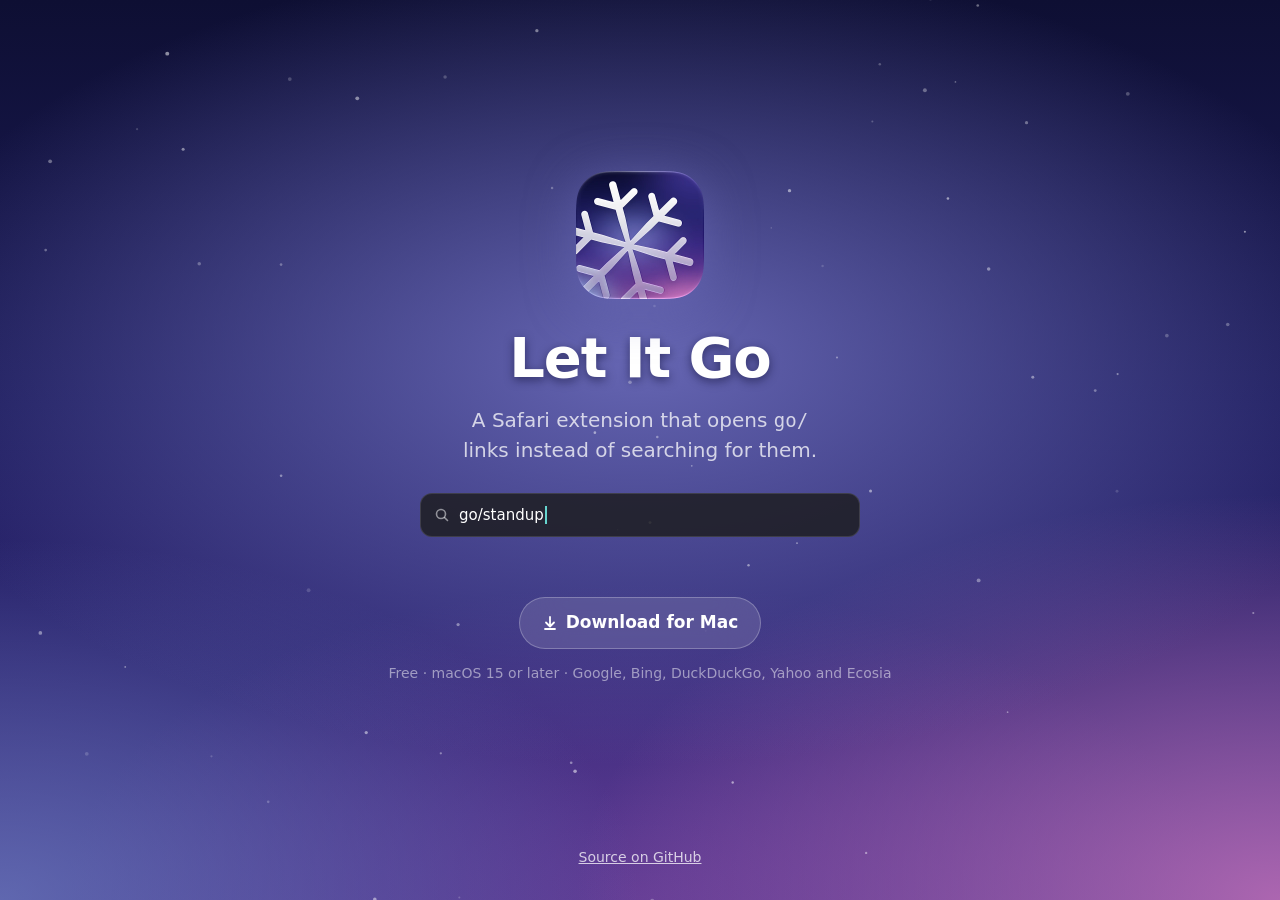
==== site/index.html @ e2927d25 "Add a one-page website in the app's look, with a download link to the latest release" ====
<!doctype html>
<html lang="en">
<head>
  <meta charset="utf-8">
  <meta name="viewport" content="width=device-width, initial-scale=1">
  <title>Let It Go</title>
  <meta name="description" content="A Safari extension that opens go/ links instead of searching for them.">
  <link rel="icon" href="icon.webp">
  <style>
    /* The app window's look: always dark, on the app icon's gradient. */
    :root {
      color-scheme: dark;
      --text: #fff;
      --label: rgb(255 255 255 / 0.75);
      --faint: rgb(255 255 255 / 0.5);
      --title-shadow: rgb(14 15 51 / 0.55);
      --icon-shadow: rgb(106 106 184 / 0.6);
      --bar-bg: rgb(30 30 34 / 0.85);
      --bar-border: rgb(255 255 255 / 0.12);
      --accent: #66d4cf;
      --background:
        radial-gradient(60% 45% at 50% 40%, rgb(106 106 184 / 0.95), transparent),
        radial-gradient(55% 45% at 100% 100%, rgb(192 112 184 / 0.85), transparent),
        radial-gradient(50% 40% at 0% 100%, rgb(111 128 194 / 0.7), transparent),
        radial-gradient(45% 35% at 50% 100%, rgb(106 63 152 / 0.8), transparent),
        linear-gradient(to bottom, #0e0f33, #1d1c5c 45%, #3b2d84);
    }

    * {
      box-sizing: border-box;
    }

    html,
    body {
      margin: 0;
      min-height: 100%;
    }

    body {
      min-height: 100vh;
      min-height: 100dvh;
      display: flex;
      flex-direction: column;
      color: var(--text);
      background: #0e0f33;
      font: 17px/1.5 -apple-system, BlinkMacSystemFont, system-ui, sans-serif;
      -webkit-font-smoothing: antialiased;
    }

    body::before {
      content: "";
      position: fixed;
      inset: 0;
      background: var(--background);
      z-index: -2;
    }

    #snow {
      position: fixed;
      inset: 0;
      width: 100%;
      height: 100%;
      pointer-events: none;
      z-index: -1;
    }

    main {
      flex: 1;
      display: flex;
      flex-direction: column;
      align-items: center;
      justify-content: center;
      gap: 28px;
      padding: 64px 16px 32px;
      text-align: center;
    }

    .icon {
      width: 128px;
      height: 128px;
      filter: drop-shadow(0 8px 24px var(--icon-shadow));
    }

    h1 {
      margin: 0;
      font-size: clamp(40px, 9vw, 56px);
      font-weight: 700;
      letter-spacing: -0.02em;
      line-height: 1.1;
      text-shadow: 0 3px 10px var(--title-shadow);
    }

    .tagline {
      margin: -12px 0 0;
      max-width: 30em;
      font-size: 20px;
      color: var(--label);
      text-wrap: balance;
    }

    code {
      font: 0.95em ui-monospace, SFMono-Regular, Menlo, monospace;
    }

    /* A Safari address bar typing a go/ link, then landing on it. */
    .demo {
      width: min(440px, 100%);
      display: flex;
      flex-direction: column;
      gap: 10px;
    }

    .bar {
      display: flex;
      align-items: center;
      gap: 10px;
      height: 44px;
      padding: 0 14px;
      border: 1px solid var(--bar-border);
      border-radius: 12px;
      background: var(--bar-bg);
      text-align: left;
      font-size: 15px;
    }

    .bar svg {
      flex-shrink: 0;
      color: var(--faint);
    }

    .input {
      display: flex;
      align-items: center;
      gap: 1px;
      min-width: 0;
    }

    #typed {
      white-space: nowrap;
      overflow: hidden;
      text-overflow: ellipsis;
    }

    #caret {
      width: 2px;
      height: 18px;
      flex-shrink: 0;
      background: var(--accent);
      animation: blink 1s steps(1) infinite;
    }

    @keyframes blink {
      50% { opacity: 0; }
    }

    .result {
      display: flex;
      justify-content: center;
      gap: 8px;
      font-size: 15px;
      color: var(--label);
      transition: opacity 250ms ease-out, transform 250ms ease-out;
    }

    .result.hidden {
      opacity: 0;
      transform: translateY(-4px);
    }

    .result strong {
      color: var(--accent);
      font-weight: 600;
    }

    .download {
      display: inline-flex;
      align-items: center;
      gap: 8px;
      padding: 12px 22px;
      border: 1px solid rgb(255 255 255 / 0.25);
      border-radius: 999px;
      background: rgb(255 255 255 / 0.12);
      -webkit-backdrop-filter: blur(20px);
      backdrop-filter: blur(20px);
      color: var(--text);
      font-weight: 600;
      text-decoration: none;
      transition: background-color 150ms ease-out, transform 150ms ease-out;
    }

    .download:hover {
      background: rgb(255 255 255 / 0.2);
    }

    .download:active {
      transform: scale(0.97);
    }

    .download:focus-visible {
      outline: 3px solid var(--accent);
      outline-offset: 3px;
    }

    .fine {
      margin: -14px 0 0;
      font-size: 14px;
      color: var(--faint);
    }

    footer {
      padding: 24px 16px 32px;
      text-align: center;
      font-size: 14px;
      color: var(--faint);
    }

    footer a {
      color: var(--label);
    }

    @media (prefers-reduced-motion: reduce) {
      #caret {
        animation: none;
      }
    }
  </style>
</head>
<body>
  <canvas id="snow" aria-hidden="true"></canvas>

  <main>
    <img class="icon" src="icon.webp" width="128" height="128" alt="">
    <h1>Let It Go</h1>
    <p class="tagline">A Safari extension that opens <code>go/</code> links instead of searching for them.</p>

    <div class="demo" aria-hidden="true">
      <div class="bar">
        <svg width="14" height="14" viewBox="0 0 14 14" fill="none" stroke="currentColor" stroke-width="1.6" stroke-linecap="round">
          <circle cx="6" cy="6" r="4.5"/><path d="m9.5 9.5 3 3"/>
        </svg>
        <span class="input"><span id="typed"></span><span id="caret"></span></span>
      </div>
      <div class="result hidden" id="result">→ <strong id="target"></strong></div>
    </div>

    <a class="download" href="https://github.com/Nicolapps/let-it-go/releases/latest">
      <svg width="16" height="16" viewBox="0 0 16 16" fill="none" stroke="currentColor" stroke-width="1.8" stroke-linecap="round" stroke-linejoin="round" aria-hidden="true">
        <path d="M8 2v9M4 7.5 8 11.5l4-4M3 14h10"/>
      </svg>
      Download for Mac
    </a>
    <p class="fine">Free · macOS 15 or later · Google, Bing, DuckDuckGo, Yahoo and Ecosia</p>
  </main>

  <footer>
    <a href="https://github.com/Nicolapps/let-it-go">Source on GitHub</a>
  </footer>

  <script>
    // MARK: - Address bar demo

    // Types a go/ link, shows where it lands, then moves on to the next one.
    const links = ["go/standup", "go/oncall", "go/docs/onboarding", "go/lunch"];
    const typed = document.getElementById("typed");
    const result = document.getElementById("result");
    const target = document.getElementById("target");
    const reduceMotion = matchMedia("(prefers-reduced-motion: reduce)");
    const wait = (ms) => new Promise((resolve) => setTimeout(resolve, ms));

    async function playDemo() {
      for (let i = 0; ; i = (i + 1) % links.length) {
        const link = links[i];
        target.textContent = "http://" + link;
        if (reduceMotion.matches) {
          typed.textContent = link;
          result.classList.remove("hidden");
          return;
        }
        for (let n = 1; n <= link.length; n++) {
          typed.textContent = link.slice(0, n);
          await wait(70 + Math.random() * 50);
        }
        await wait(400);
        result.classList.remove("hidden");
        await wait(2000);
        result.classList.add("hidden");
        typed.textContent = "";
        await wait(500);
      }
    }

    playDemo();

    // MARK: - Snowfall

    // A few slow, soft flakes drifting down behind the content, like the app's.
    const canvas = document.getElementById("snow");
    const context = canvas.getContext("2d");
    const flakes = Array.from({ length: 70 }, () => ({
      x: Math.random(),
      phase: Math.random(),
      speed: 0.02 + Math.random() * 0.04,
      size: 1.5 + Math.random() * 2.5,
      opacity: 0.15 + Math.random() * 0.4,
      sway: 4 + Math.random() * 10,
    }));

    function drawSnow(time) {
      const scale = devicePixelRatio;
      const width = canvas.clientWidth;
      const height = canvas.clientHeight;
      if (canvas.width !== width * scale || canvas.height !== height * scale) {
        canvas.width = width * scale;
        canvas.height = height * scale;
      }
      context.setTransform(scale, 0, 0, scale, 0, 0);
      context.clearRect(0, 0, width, height);

      const t = time / 1000;
      for (const flake of flakes) {
        const progress = (flake.phase + t * flake.speed) % 1;
        const y = progress * (height + 20) - 10;
        const x = flake.x * width + Math.sin(t * 0.6 + flake.phase * 10) * flake.sway;
        context.beginPath();
        context.arc(x + flake.size / 2, y + flake.size / 2, flake.size / 2, 0, Math.PI * 2);
        context.fillStyle = `rgb(255 255 255 / ${flake.opacity})`;
        context.fill();
      }
      if (!reduceMotion.matches) requestAnimationFrame(drawSnow);
    }

    requestAnimationFrame(drawSnow);
    reduceMotion.addEventListener("change", () => requestAnimationFrame(drawSnow));
  </script>
</body>
</html>
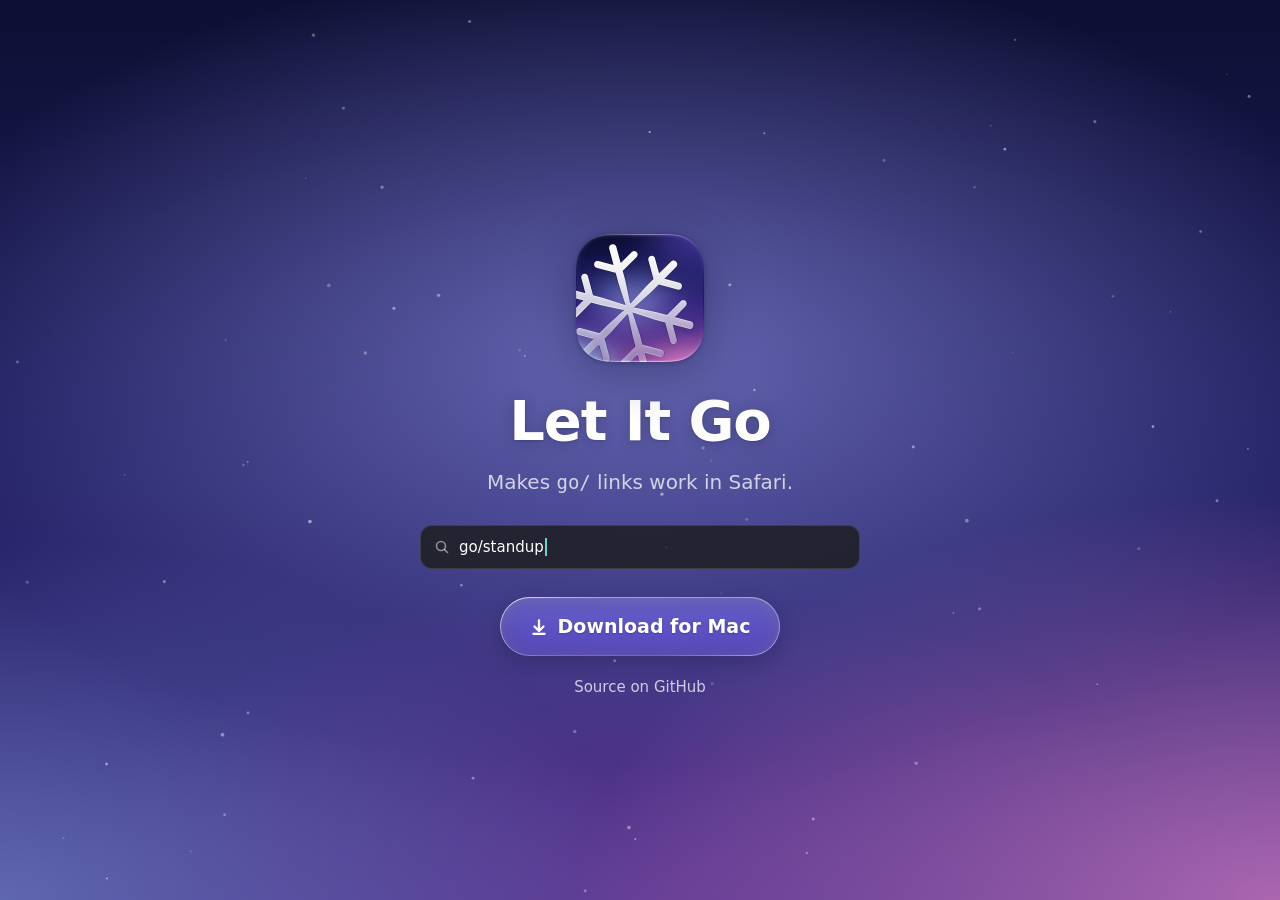
==== commit 6e74afb8: "Refine the website: glass download button, softer shadows, shorter tagline, no redirect line" ====
--- a/site/index.html
+++ b/site/index.html
@@ -13,8 +13,7 @@
       --text: #fff;
       --label: rgb(255 255 255 / 0.75);
       --faint: rgb(255 255 255 / 0.5);
-      --title-shadow: rgb(14 15 51 / 0.55);
-      --icon-shadow: rgb(106 106 184 / 0.6);
+      --shadow: 14 15 51;
       --bar-bg: rgb(30 30 34 / 0.85);
       --bar-border: rgb(255 255 255 / 0.12);
       --accent: #66d4cf;
@@ -78,7 +77,10 @@
     .icon {
       width: 128px;
       height: 128px;
-      filter: drop-shadow(0 8px 24px var(--icon-shadow));
+      /* A tight contact shadow under a soft, wide one, like the Dock's. */
+      filter:
+        drop-shadow(0 1px 2px rgb(var(--shadow) / 0.3))
+        drop-shadow(0 12px 24px rgb(var(--shadow) / 0.4));
     }
 
     h1 {
@@ -87,7 +89,7 @@
       font-weight: 700;
       letter-spacing: -0.02em;
       line-height: 1.1;
-      text-shadow: 0 3px 10px var(--title-shadow);
+      text-shadow: 0 1px 2px rgb(var(--shadow) / 0.2), 0 2px 16px rgb(var(--shadow) / 0.2);
     }
 
     .tagline {
@@ -102,15 +104,9 @@
       font: 0.95em ui-monospace, SFMono-Regular, Menlo, monospace;
     }
 
-    /* A Safari address bar typing a go/ link, then landing on it. */
-    .demo {
+    /* A Safari address bar typing go/ links. */
+    .bar {
       width: min(440px, 100%);
-      display: flex;
-      flex-direction: column;
-      gap: 10px;
-    }
-
-    .bar {
       display: flex;
       align-items: center;
       gap: 10px;
@@ -153,69 +149,98 @@
       50% { opacity: 0; }
     }
 
-    .result {
-      display: flex;
-      justify-content: center;
-      gap: 8px;
-      font-size: 15px;
-      color: var(--label);
-      transition: opacity 250ms ease-out, transform 250ms ease-out;
-    }
-
-    .result.hidden {
-      opacity: 0;
-      transform: translateY(-4px);
-    }
-
-    .result strong {
-      color: var(--accent);
-      font-weight: 600;
-    }
-
+    /* Liquid Glass, as close as CSS gets: a frosted, slightly brightened
+       backdrop, a specular rim that's brightest at the top left and bottom
+       right, and a soft inner glow. */
     .download {
+      position: relative;
+      isolation: isolate;
       display: inline-flex;
       align-items: center;
-      gap: 8px;
-      padding: 12px 22px;
-      border: 1px solid rgb(255 255 255 / 0.25);
+      gap: 10px;
+      padding: 15px 30px;
       border-radius: 999px;
-      background: rgb(255 255 255 / 0.12);
-      -webkit-backdrop-filter: blur(20px);
-      backdrop-filter: blur(20px);
+      background: linear-gradient(to bottom, rgb(255 255 255 / 0.17), rgb(255 255 255 / 0.07));
+      -webkit-backdrop-filter: blur(16px) saturate(160%) brightness(1.08);
+      backdrop-filter: blur(16px) saturate(160%) brightness(1.08);
+      box-shadow:
+        inset 0 1px 1px rgb(255 255 255 / 0.35),
+        inset 0 -1px 1px rgb(255 255 255 / 0.1),
+        inset 0 0 18px rgb(255 255 255 / 0.08),
+        0 6px 20px rgb(var(--shadow) / 0.25);
       color: var(--text);
-      font-weight: 600;
+      font-size: 19px;
+      font-weight: 700;
       text-decoration: none;
-      transition: background-color 150ms ease-out, transform 150ms ease-out;
-    }
-
-    .download:hover {
-      background: rgb(255 255 255 / 0.2);
+      text-shadow: 0 1px 2px rgb(var(--shadow) / 0.25);
+      -webkit-tap-highlight-color: transparent;
+      transition: transform 200ms cubic-bezier(0.2, 0, 0, 1);
+    }
+
+    /* The rim: a 1px gradient ring cut out of a full-size gradient. */
+    .download::before {
+      content: "";
+      position: absolute;
+      inset: 0;
+      padding: 1px;
+      border-radius: inherit;
+      background: linear-gradient(135deg,
+        rgb(255 255 255 / 0.7),
+        rgb(255 255 255 / 0.12) 30%,
+        rgb(255 255 255 / 0.06) 65%,
+        rgb(255 255 255 / 0.45));
+      -webkit-mask: linear-gradient(#000 0 0) content-box, linear-gradient(#000 0 0);
+      -webkit-mask-composite: xor;
+      mask-composite: exclude;
+      pointer-events: none;
+    }
+
+    /* Lights up on hover and press, like glass catching more light. */
+    .download::after {
+      content: "";
+      position: absolute;
+      inset: 0;
+      z-index: -1;
+      border-radius: inherit;
+      background: rgb(255 255 255 / 0.1);
+      opacity: 0;
+      transition: opacity 200ms ease-out;
+      pointer-events: none;
+    }
+
+    @media (hover: hover) {
+      .download:hover::after {
+        opacity: 1;
+      }
     }
 
     .download:active {
       transform: scale(0.97);
     }
 
+    .download:active::after {
+      opacity: 1;
+      background: rgb(255 255 255 / 0.16);
+    }
+
     .download:focus-visible {
       outline: 3px solid var(--accent);
-      outline-offset: 3px;
-    }
-
-    .fine {
-      margin: -14px 0 0;
-      font-size: 14px;
-      color: var(--faint);
-    }
-
-    footer {
-      padding: 24px 16px 32px;
-      text-align: center;
-      font-size: 14px;
-      color: var(--faint);
-    }
-
-    footer a {
+      outline-offset: 4px;
+    }
+
+    .source {
+      margin: -8px 0 0;
+      font-size: 15px;
+    }
+
+    .source a {
       color: var(--label);
+      text-decoration: none;
+    }
+
+    .source a:hover {
+      color: var(--text);
+      text-decoration: underline;
     }
 
     @media (prefers-reduced-motion: reduce) {
@@ -231,61 +256,51 @@
   <main>
     <img class="icon" src="icon.webp" width="128" height="128" alt="">
     <h1>Let It Go</h1>
-    <p class="tagline">A Safari extension that opens <code>go/</code> links instead of searching for them.</p>
-
-    <div class="demo" aria-hidden="true">
-      <div class="bar">
-        <svg width="14" height="14" viewBox="0 0 14 14" fill="none" stroke="currentColor" stroke-width="1.6" stroke-linecap="round">
-          <circle cx="6" cy="6" r="4.5"/><path d="m9.5 9.5 3 3"/>
-        </svg>
-        <span class="input"><span id="typed"></span><span id="caret"></span></span>
-      </div>
-      <div class="result hidden" id="result">→ <strong id="target"></strong></div>
+    <p class="tagline">Makes <code>go/</code> links work in Safari.</p>
+
+    <div class="bar" aria-hidden="true">
+      <svg width="14" height="14" viewBox="0 0 14 14" fill="none" stroke="currentColor" stroke-width="1.6" stroke-linecap="round">
+        <circle cx="6" cy="6" r="4.5"/><path d="m9.5 9.5 3 3"/>
+      </svg>
+      <span class="input"><span id="typed"></span><span id="caret"></span></span>
     </div>
 
     <a class="download" href="https://github.com/Nicolapps/let-it-go/releases/latest">
-      <svg width="16" height="16" viewBox="0 0 16 16" fill="none" stroke="currentColor" stroke-width="1.8" stroke-linecap="round" stroke-linejoin="round" aria-hidden="true">
+      <svg width="18" height="18" viewBox="0 0 16 16" fill="none" stroke="currentColor" stroke-width="2" stroke-linecap="round" stroke-linejoin="round" aria-hidden="true">
         <path d="M8 2v9M4 7.5 8 11.5l4-4M3 14h10"/>
       </svg>
       Download for Mac
     </a>
-    <p class="fine">Free · macOS 15 or later · Google, Bing, DuckDuckGo, Yahoo and Ecosia</p>
+    <p class="source"><a href="https://github.com/Nicolapps/let-it-go">Source on GitHub</a></p>
   </main>
-
-  <footer>
-    <a href="https://github.com/Nicolapps/let-it-go">Source on GitHub</a>
-  </footer>
 
   <script>
     // MARK: - Address bar demo
 
-    // Types a go/ link, shows where it lands, then moves on to the next one.
+    // Types a go/ link, leaves it up for a moment, erases it and moves on to the
+    // next one.
     const links = ["go/standup", "go/oncall", "go/docs/onboarding", "go/lunch"];
     const typed = document.getElementById("typed");
-    const result = document.getElementById("result");
-    const target = document.getElementById("target");
     const reduceMotion = matchMedia("(prefers-reduced-motion: reduce)");
     const wait = (ms) => new Promise((resolve) => setTimeout(resolve, ms));
 
     async function playDemo() {
       for (let i = 0; ; i = (i + 1) % links.length) {
         const link = links[i];
-        target.textContent = "http://" + link;
         if (reduceMotion.matches) {
           typed.textContent = link;
-          result.classList.remove("hidden");
           return;
         }
         for (let n = 1; n <= link.length; n++) {
           typed.textContent = link.slice(0, n);
           await wait(70 + Math.random() * 50);
         }
+        await wait(1800);
+        for (let n = link.length - 1; n >= 0; n--) {
+          typed.textContent = link.slice(0, n);
+          await wait(25);
+        }
         await wait(400);
-        result.classList.remove("hidden");
-        await wait(2000);
-        result.classList.add("hidden");
-        typed.textContent = "";
-        await wait(500);
       }
     }
 
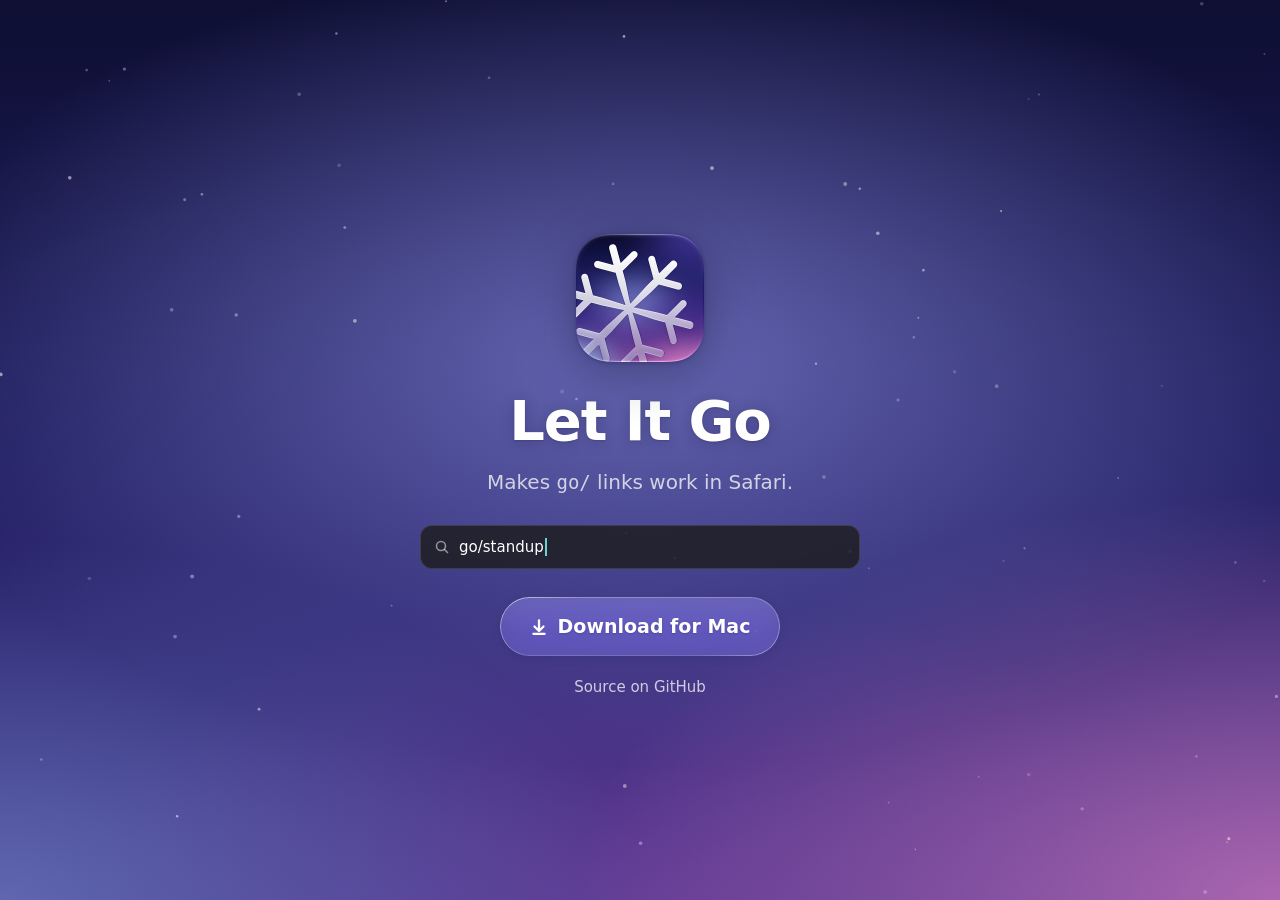
==== commit d0f7addc: "Make the download button's glass closer to the app's: violet tint, top sheen, hairline rim, no cloud" ====
--- a/site/index.html
+++ b/site/index.html
@@ -149,9 +149,9 @@
       50% { opacity: 0; }
     }
 
-    /* Liquid Glass, as close as CSS gets: a frosted, slightly brightened
-       backdrop, a specular rim that's brightest at the top left and bottom
-       right, and a soft inner glow. */
+    /* Liquid Glass, as close as CSS gets: a frosted fill tinted violet and lighter at the top,
+       a hairline rim that catches the light at the top left and bottom
+       right, and a faint sheen along the top edge. */
     .download {
       position: relative;
       isolation: isolate;
@@ -160,19 +160,19 @@
       gap: 10px;
       padding: 15px 30px;
       border-radius: 999px;
-      background: linear-gradient(to bottom, rgb(255 255 255 / 0.17), rgb(255 255 255 / 0.07));
-      -webkit-backdrop-filter: blur(16px) saturate(160%) brightness(1.08);
-      backdrop-filter: blur(16px) saturate(160%) brightness(1.08);
+      background:
+        linear-gradient(rgb(255 255 255 / 0.08), transparent 60%),
+        rgb(160 150 255 / 0.24);
+      -webkit-backdrop-filter: blur(16px) saturate(115%) brightness(1.15);
+      backdrop-filter: blur(16px) saturate(115%) brightness(1.15);
       box-shadow:
-        inset 0 1px 1px rgb(255 255 255 / 0.35),
-        inset 0 -1px 1px rgb(255 255 255 / 0.1),
-        inset 0 0 18px rgb(255 255 255 / 0.08),
-        0 6px 20px rgb(var(--shadow) / 0.25);
+        inset 0 1px 0 rgb(255 255 255 / 0.12),
+        0 2px 10px rgb(var(--shadow) / 0.1);
       color: var(--text);
       font-size: 19px;
       font-weight: 700;
       text-decoration: none;
-      text-shadow: 0 1px 2px rgb(var(--shadow) / 0.25);
+      text-shadow: 0 1px 2px rgb(var(--shadow) / 0.2);
       -webkit-tap-highlight-color: transparent;
       transition: transform 200ms cubic-bezier(0.2, 0, 0, 1);
     }
@@ -185,9 +185,9 @@
       padding: 1px;
       border-radius: inherit;
       background: linear-gradient(135deg,
-        rgb(255 255 255 / 0.7),
-        rgb(255 255 255 / 0.12) 30%,
-        rgb(255 255 255 / 0.06) 65%,
+        rgb(255 255 255 / 0.6),
+        rgb(255 255 255 / 0.18) 25%,
+        rgb(255 255 255 / 0.14) 75%,
         rgb(255 255 255 / 0.45));
       -webkit-mask: linear-gradient(#000 0 0) content-box, linear-gradient(#000 0 0);
       -webkit-mask-composite: xor;
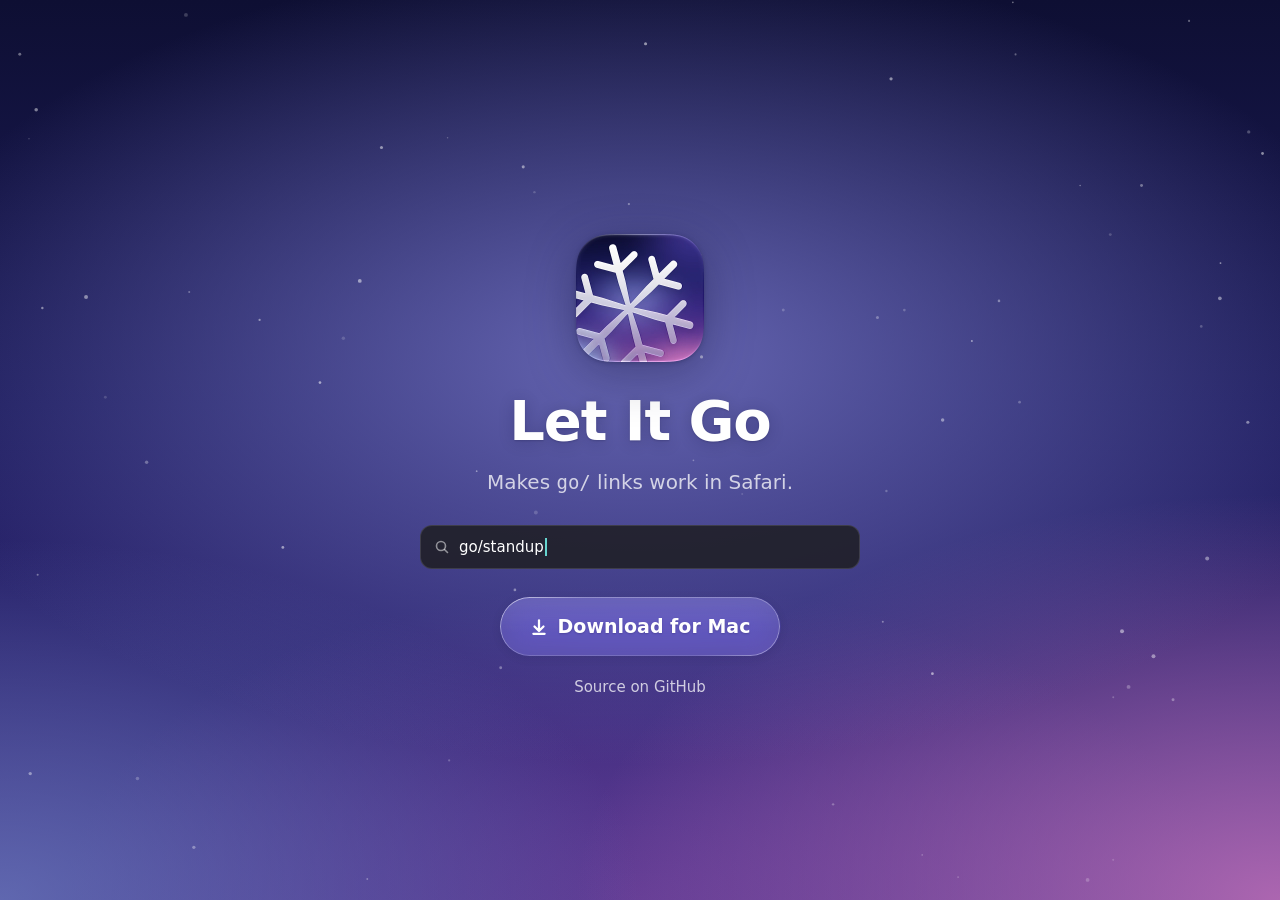
==== commit be22d35e: "Use the app icon as the website's favicon, as a PNG Safari can show" ====
--- a/site/index.html
+++ b/site/index.html
@@ -5,7 +5,7 @@
   <meta name="viewport" content="width=device-width, initial-scale=1">
   <title>Let It Go</title>
   <meta name="description" content="A Safari extension that opens go/ links instead of searching for them.">
-  <link rel="icon" href="icon.webp">
+  <link rel="icon" type="image/png" href="favicon.png">
   <style>
     /* The app window's look: always dark, on the app icon's gradient. */
     :root {
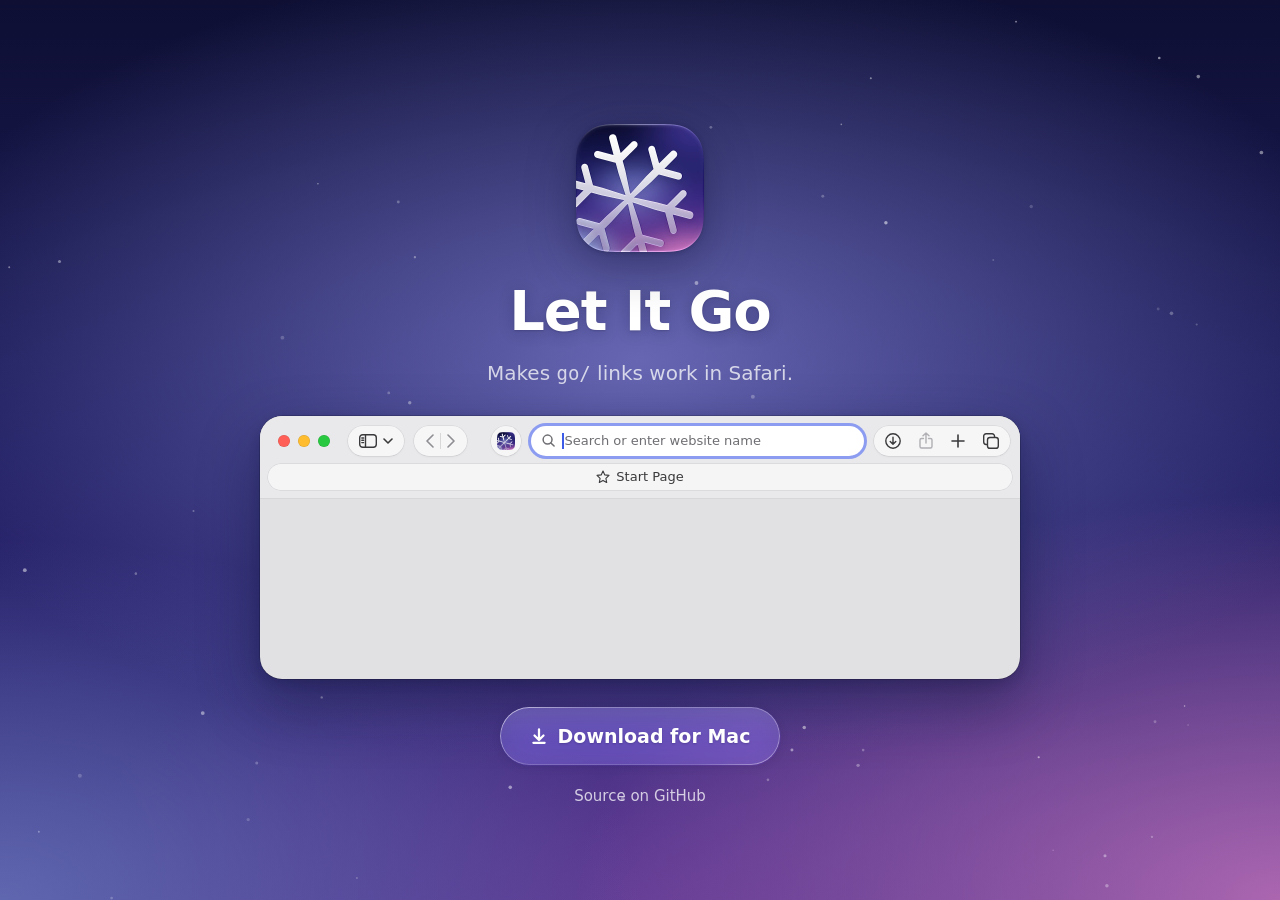
==== commit 91b899b3: "Type the go/ links into a Safari window mock with the extension in its toolbar" ====
--- a/site/index.html
+++ b/site/index.html
@@ -104,49 +104,199 @@
       font: 0.95em ui-monospace, SFMono-Regular, Menlo, monospace;
     }
 
-    /* A Safari address bar typing go/ links. */
-    .bar {
-      width: min(440px, 100%);
+    /* A Safari 26 window on an empty Start Page, its address field typing go/
+       links. Light, like Safari in its default appearance. */
+    .safari {
+      width: min(760px, 100%);
+      overflow: hidden;
+      border-radius: 22px;
+      background: #e1e1e4;
+      box-shadow:
+        0 0 0 0.5px rgb(0 0 0 / 0.35),
+        0 4px 12px rgb(var(--shadow) / 0.2),
+        0 24px 60px rgb(var(--shadow) / 0.45);
+      color: #1d1d1f;
+      text-align: left;
+      font-size: 13px;
+    }
+
+    .chrome {
+      background: #e9e9ec;
+      border-bottom: 1px solid rgb(0 0 0 / 0.08);
+    }
+
+    .toolbar {
       display: flex;
       align-items: center;
       gap: 10px;
-      height: 44px;
-      padding: 0 14px;
-      border: 1px solid var(--bar-border);
-      border-radius: 12px;
-      background: var(--bar-bg);
-      text-align: left;
-      font-size: 15px;
-    }
-
-    .bar svg {
+      padding: 10px 10px 8px 18px;
+    }
+
+    .lights {
+      display: flex;
+      gap: 8px;
+      margin-right: 8px;
+    }
+
+    .lights span {
+      width: 12px;
+      height: 12px;
+      border-radius: 50%;
+      box-shadow: inset 0 0 0 0.5px rgb(0 0 0 / 0.15);
+    }
+
+    .lights span:nth-child(1) { background: #ff5f57; }
+    .lights span:nth-child(2) { background: #febc2e; }
+    .lights span:nth-child(3) { background: #28c840; }
+
+    .pill {
+      display: flex;
       flex-shrink: 0;
-      color: var(--faint);
+      align-items: center;
+      gap: 14px;
+      height: 30px;
+      padding: 0 11px;
+      border-radius: 999px;
+      background: rgb(255 255 255 / 0.6);
+      box-shadow: 0 0 0 0.5px rgb(0 0 0 / 0.1), 0 1px 3px rgb(0 0 0 / 0.05);
+      color: #3a3a3c;
+    }
+
+    .pill svg {
+      flex-shrink: 0;
+    }
+
+    .sidebar {
+      gap: 6px;
+    }
+
+    .nav {
+      gap: 0;
+      padding: 0 6px;
+      color: #8e8e93;
+    }
+
+    .nav svg {
+      margin: 0 6px;
+    }
+
+    .nav i {
+      width: 1px;
+      height: 16px;
+      background: rgb(0 0 0 / 0.12);
+    }
+
+    .extension {
+      justify-content: center;
+      width: 30px;
+      padding: 0;
+      margin-left: 14px;
+    }
+
+    .extension img {
+      width: 18px;
+      height: 18px;
+    }
+
+    .address {
+      flex: 1;
+      flex-shrink: 1;
+      justify-content: center;
+      gap: 6px;
+      min-width: 0;
+      color: #6e6e73;
+      transition: box-shadow 150ms ease-out, background-color 150ms ease-out;
+    }
+
+    .address.focused {
+      justify-content: flex-start;
+      background: #fff;
+      box-shadow: 0 0 0 3px #8c9cf0;
     }
 
     .input {
       display: flex;
       align-items: center;
-      gap: 1px;
       min-width: 0;
+      white-space: nowrap;
     }
 
     #typed {
-      white-space: nowrap;
       overflow: hidden;
       text-overflow: ellipsis;
+      color: #1d1d1f;
     }
 
     #caret {
-      width: 2px;
-      height: 18px;
+      display: none;
       flex-shrink: 0;
-      background: var(--accent);
+      width: 1.5px;
+      height: 16px;
+      margin: 0 1px;
+      background: #3d5ce8;
       animation: blink 1s steps(1) infinite;
+    }
+
+    .focused #caret {
+      display: block;
+    }
+
+    #typed:not(:empty) ~ #placeholder {
+      display: none;
+    }
+
+    #placeholder {
+      overflow: hidden;
+      text-overflow: ellipsis;
     }
 
     @keyframes blink {
       50% { opacity: 0; }
+    }
+
+    .actions {
+      gap: 18px;
+    }
+
+    .actions .dim {
+      color: #b0b0b5;
+    }
+
+    .tabbar {
+      padding: 0 8px 8px;
+    }
+
+    .tab {
+      display: flex;
+      align-items: center;
+      justify-content: center;
+      gap: 6px;
+      height: 26px;
+      border-radius: 999px;
+      background: rgb(255 255 255 / 0.55);
+      box-shadow: 0 0 0 0.5px rgb(0 0 0 / 0.12);
+      color: #3a3a3c;
+    }
+
+    .page {
+      height: 180px;
+    }
+
+    /* On phones, keep just the traffic lights, the extension and the field. */
+    @media (max-width: 640px) {
+      .sidebar,
+      .nav,
+      .actions {
+        display: none;
+      }
+
+      .extension {
+        margin-left: 0;
+      }
+
+      .page {
+        height: 120px;
+      }
     }
 
     /* Liquid Glass, as close as CSS gets: a frosted fill tinted violet and lighter at the top,
@@ -258,11 +408,53 @@
     <h1>Let It Go</h1>
     <p class="tagline">Makes <code>go/</code> links work in Safari.</p>
 
-    <div class="bar" aria-hidden="true">
-      <svg width="14" height="14" viewBox="0 0 14 14" fill="none" stroke="currentColor" stroke-width="1.6" stroke-linecap="round">
-        <circle cx="6" cy="6" r="4.5"/><path d="m9.5 9.5 3 3"/>
-      </svg>
-      <span class="input"><span id="typed"></span><span id="caret"></span></span>
+    <div class="safari" aria-hidden="true">
+      <div class="chrome">
+        <div class="toolbar">
+          <div class="lights"><span></span><span></span><span></span></div>
+          <div class="pill sidebar">
+            <svg width="18" height="14" viewBox="0 0 18 14" fill="none" stroke="currentColor" stroke-width="1.4">
+              <rect x="0.7" y="0.7" width="16.6" height="12.6" rx="3"/><path d="M6.5 1v12M2.8 4h1.8M2.8 6.3h1.8M2.8 8.6h1.8" stroke-linecap="round"/>
+            </svg>
+            <svg width="10" height="6" viewBox="0 0 10 6" fill="none" stroke="currentColor" stroke-width="1.6" stroke-linecap="round" stroke-linejoin="round">
+              <path d="m1 1 4 4 4-4"/>
+            </svg>
+          </div>
+          <div class="pill nav">
+            <svg width="8" height="14" viewBox="0 0 8 14" fill="none" stroke="currentColor" stroke-width="1.6" stroke-linecap="round" stroke-linejoin="round"><path d="M7 1 1 7l6 6"/></svg>
+            <i></i>
+            <svg width="8" height="14" viewBox="0 0 8 14" fill="none" stroke="currentColor" stroke-width="1.6" stroke-linecap="round" stroke-linejoin="round"><path d="m1 1 6 6-6 6"/></svg>
+          </div>
+          <div class="pill extension"><img src="favicon.png" alt=""></div>
+          <div class="pill address" id="address">
+            <svg width="13" height="13" viewBox="0 0 14 14" fill="none" stroke="currentColor" stroke-width="1.6" stroke-linecap="round">
+              <circle cx="6" cy="6" r="4.8"/><path d="m9.6 9.6 3.4 3.4"/>
+            </svg>
+            <span class="input"><span id="typed"></span><span id="caret"></span><span id="placeholder">Search or enter website name</span></span>
+          </div>
+          <div class="pill actions">
+            <svg width="16" height="16" viewBox="0 0 16 16" fill="none" stroke="currentColor" stroke-width="1.4" stroke-linecap="round" stroke-linejoin="round">
+              <circle cx="8" cy="8" r="7.2"/><path d="M8 4.2v7M5.2 8.5 8 11.3l2.8-2.8"/>
+            </svg>
+            <svg class="dim" width="14" height="17" viewBox="0 0 14 17" fill="none" stroke="currentColor" stroke-width="1.4" stroke-linecap="round" stroke-linejoin="round">
+              <path d="M7 1v10M4 3.8 7 .9l3 2.9M4.5 6.5H2.5a1.5 1.5 0 0 0-1.5 1.5v6.5A1.5 1.5 0 0 0 2.5 16h9a1.5 1.5 0 0 0 1.5-1.5V8a1.5 1.5 0 0 0-1.5-1.5h-2"/>
+            </svg>
+            <svg width="14" height="14" viewBox="0 0 14 14" fill="none" stroke="currentColor" stroke-width="1.6" stroke-linecap="round"><path d="M7 1v12M1 7h12"/></svg>
+            <svg width="16" height="16" viewBox="0 0 16 16" fill="none" stroke="currentColor" stroke-width="1.4" stroke-linejoin="round">
+              <rect x="4.5" y="4.5" width="10.8" height="10.8" rx="2.4"/><path d="M11.5 4.5V3.1A2.4 2.4 0 0 0 9.1.7H3.1A2.4 2.4 0 0 0 .7 3.1v6a2.4 2.4 0 0 0 2.4 2.4h1.4"/>
+            </svg>
+          </div>
+        </div>
+        <div class="tabbar">
+          <div class="tab">
+            <svg width="14" height="14" viewBox="0 0 14 14" fill="none" stroke="currentColor" stroke-width="1.1" stroke-linejoin="round">
+              <path d="m7 1 1.8 3.9 4.2.5-3.1 2.9.8 4.2L7 10.4l-3.7 2.1.8-4.2L1 5.4l4.2-.5z"/>
+            </svg>
+            Start Page
+          </div>
+        </div>
+      </div>
+      <div class="page"></div>
     </div>
 
     <a class="download" href="https://github.com/Nicolapps/let-it-go/releases/latest">
@@ -277,9 +469,10 @@
   <script>
     // MARK: - Address bar demo
 
-    // Types a go/ link, leaves it up for a moment, erases it and moves on to the
-    // next one.
+    // Clicks into the address field, types a go/ link, leaves it up for a
+    // moment, erases it, clicks away and moves on to the next one.
     const links = ["go/standup", "go/oncall", "go/docs/onboarding", "go/lunch"];
+    const address = document.getElementById("address");
     const typed = document.getElementById("typed");
     const reduceMotion = matchMedia("(prefers-reduced-motion: reduce)");
     const wait = (ms) => new Promise((resolve) => setTimeout(resolve, ms));
@@ -288,9 +481,13 @@
       for (let i = 0; ; i = (i + 1) % links.length) {
         const link = links[i];
         if (reduceMotion.matches) {
+          address.classList.add("focused");
           typed.textContent = link;
           return;
         }
+        await wait(900);
+        address.classList.add("focused");
+        await wait(600);
         for (let n = 1; n <= link.length; n++) {
           typed.textContent = link.slice(0, n);
           await wait(70 + Math.random() * 50);
@@ -300,7 +497,8 @@
           typed.textContent = link.slice(0, n);
           await wait(25);
         }
-        await wait(400);
+        await wait(300);
+        address.classList.remove("focused");
       }
     }
 
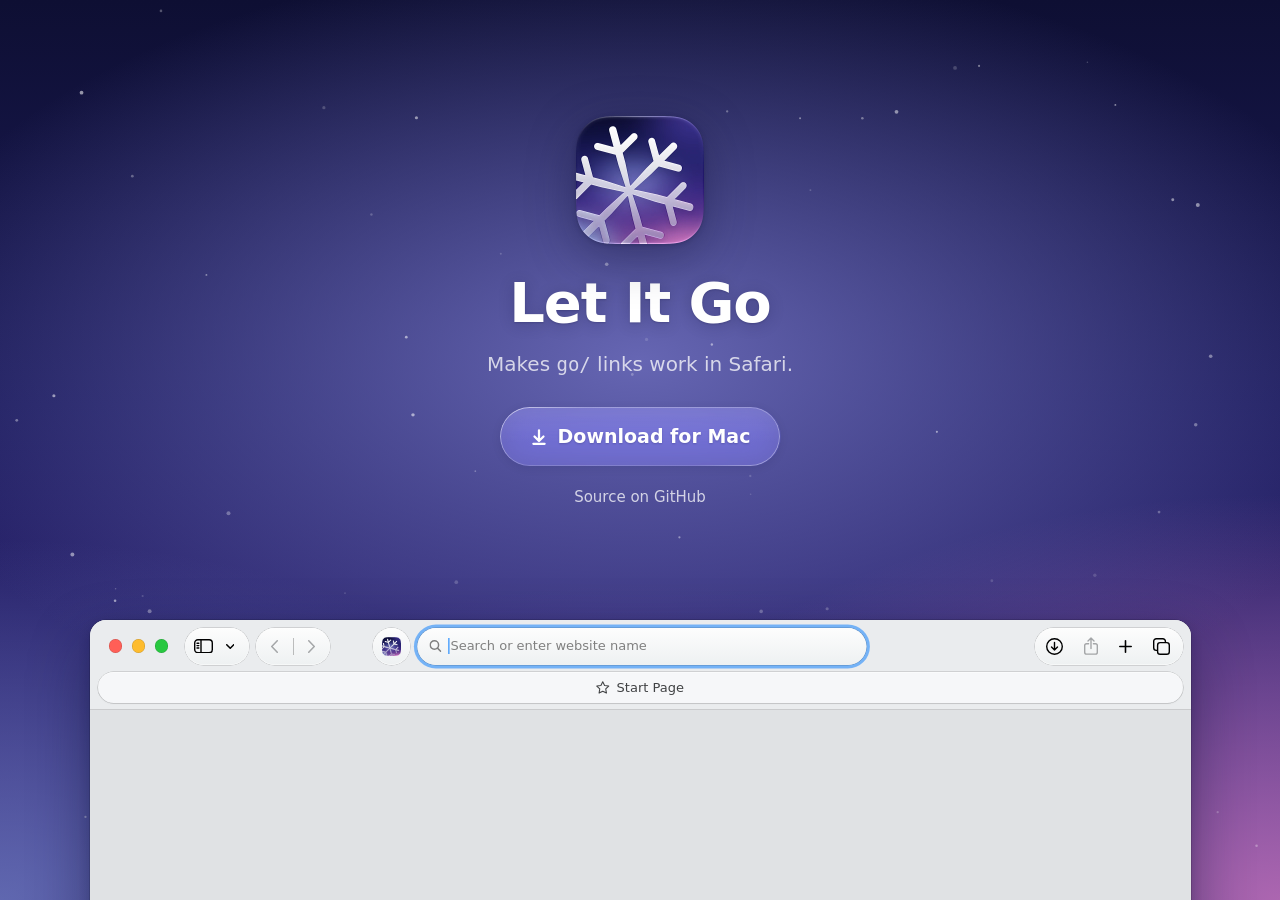
==== commit 40937058: "Put the Safari window at the bottom of the screen, sized from a screenshot of Safari, with a blue fo" ====
--- a/site/index.html
+++ b/site/index.html
@@ -36,6 +36,7 @@
     }
 
     body {
+      overflow-x: clip;
       min-height: 100vh;
       min-height: 100dvh;
       display: flex;
@@ -70,7 +71,7 @@
       align-items: center;
       justify-content: center;
       gap: 28px;
-      padding: 64px 16px 32px;
+      padding: 64px 16px 0;
       text-align: center;
     }
 
@@ -104,114 +105,175 @@
       font: 0.95em ui-monospace, SFMono-Regular, Menlo, monospace;
     }
 
-    /* A Safari 26 window on an empty Start Page, its address field typing go/
-       links. Light, like Safari in its default appearance. */
+    /* A Safari 26 window on an empty Start Page, standing at the bottom of the
+       screen with its lower part out of view. Sizes are measured from a
+       screenshot of Safari, in points. It follows the system appearance. */
+    .stage {
+      display: flex;
+      justify-content: center;
+      width: 100%;
+      height: 340px;
+      padding: 60px 16px 0;
+      overflow-x: visible;
+      overflow-y: clip;
+    }
+
     .safari {
-      width: min(760px, 100%);
+      --toolbar: #eaecee;
+      --page: #e0e2e4;
+      --separator: #cacbcd;
+      --control-top: #fdfdfd;
+      --control-bottom: #eef1f2;
+      --control-border: rgb(0 0 0 / 0.24);
+      --control-highlight: #fff;
+      --icon: #000;
+      --icon-disabled: #a4a6a8;
+      --placeholder: #808080;
+      --text: #000;
+      --tab-text: #404244;
+      --tab-fill: #f6f7f9;
+      --window-border: rgb(0 0 0 / 0.25);
+      --window-highlight: transparent;
+
+      flex-shrink: 0;
+      width: min(1101px, 100%);
+      height: 420px;
       overflow: hidden;
-      border-radius: 22px;
-      background: #e1e1e4;
+      border-radius: 16px;
+      background: var(--page);
       box-shadow:
-        0 0 0 0.5px rgb(0 0 0 / 0.35),
+        0 0 0 0.5px var(--window-border),
+        inset 0 0.5px 0 var(--window-highlight),
         0 4px 12px rgb(var(--shadow) / 0.2),
         0 24px 60px rgb(var(--shadow) / 0.45);
-      color: #1d1d1f;
+      color: var(--text);
       text-align: left;
       font-size: 13px;
     }
 
+    @media (prefers-color-scheme: dark) {
+      .safari {
+        --toolbar: #2c2c2f;
+        --page: #1e1e20;
+        --separator: #000;
+        --control-top: #3d3d41;
+        --control-bottom: #343438;
+        --control-border: rgb(0 0 0 / 0.5);
+        --control-highlight: rgb(255 255 255 / 0.12);
+        --icon: #fff;
+        --icon-disabled: #6e6e73;
+        --placeholder: #98989d;
+        --text: #fff;
+        --tab-text: #d8d8dc;
+        --tab-fill: #38383c;
+        --window-border: rgb(0 0 0 / 0.7);
+        --window-highlight: rgb(255 255 255 / 0.15);
+      }
+    }
+
     .chrome {
-      background: #e9e9ec;
-      border-bottom: 1px solid rgb(0 0 0 / 0.08);
+      height: 90px;
+      background: var(--toolbar);
+      border-bottom: 0.5px solid var(--separator);
     }
 
     .toolbar {
+      position: relative;
       display: flex;
       align-items: center;
-      gap: 10px;
-      padding: 10px 10px 8px 18px;
+      height: 52px;
+      padding: 0 7.5px;
     }
 
     .lights {
       display: flex;
-      gap: 8px;
-      margin-right: 8px;
+      gap: 9.5px;
+      margin: 0 17px 0 11.5px;
     }
 
     .lights span {
-      width: 12px;
-      height: 12px;
+      width: 13.5px;
+      height: 13.5px;
       border-radius: 50%;
-      box-shadow: inset 0 0 0 0.5px rgb(0 0 0 / 0.15);
+      box-shadow: inset 0 0 0 0.5px rgb(0 0 0 / 0.2);
     }
 
     .lights span:nth-child(1) { background: #ff5f57; }
     .lights span:nth-child(2) { background: #febc2e; }
     .lights span:nth-child(3) { background: #28c840; }
 
-    .pill {
+    .control {
       display: flex;
       flex-shrink: 0;
       align-items: center;
-      gap: 14px;
-      height: 30px;
-      padding: 0 11px;
+      height: 37px;
       border-radius: 999px;
-      background: rgb(255 255 255 / 0.6);
-      box-shadow: 0 0 0 0.5px rgb(0 0 0 / 0.1), 0 1px 3px rgb(0 0 0 / 0.05);
-      color: #3a3a3c;
-    }
-
-    .pill svg {
+      background: linear-gradient(var(--control-top), var(--control-bottom));
+      box-shadow:
+        0 0 0 0.5px var(--control-border),
+        inset 0 0.5px 0 var(--control-highlight),
+        inset 0 -0.5px 0 var(--control-highlight);
+      color: var(--icon);
+    }
+
+    .control svg {
       flex-shrink: 0;
     }
 
     .sidebar {
-      gap: 6px;
+      width: 64px;
+      padding-left: 9px;
+      gap: 12.5px;
+      margin-right: 7px;
     }
 
     .nav {
-      gap: 0;
-      padding: 0 6px;
-      color: #8e8e93;
-    }
-
-    .nav svg {
-      margin: 0 6px;
+      width: 74px;
+      justify-content: space-between;
+      padding: 0 15px;
+      color: var(--icon-disabled);
     }
 
     .nav i {
       width: 1px;
-      height: 16px;
-      background: rgb(0 0 0 / 0.12);
-    }
-
-    .extension {
-      justify-content: center;
-      width: 30px;
-      padding: 0;
-      margin-left: 14px;
-    }
-
-    .extension img {
-      width: 18px;
-      height: 18px;
-    }
-
+      height: 17px;
+      background: var(--control-border);
+    }
+
+    /* The address field is centred in the window (Safari has it 2pt right of
+       centre, and its placeholder 3pt further), with the extension's button
+       just left of it. */
     .address {
-      flex: 1;
-      flex-shrink: 1;
+      position: absolute;
+      left: 50%;
+      width: 40.8%;
+      transform: translateX(calc(-50% + 2px));
       justify-content: center;
       gap: 6px;
-      min-width: 0;
-      color: #6e6e73;
-      transition: box-shadow 150ms ease-out, background-color 150ms ease-out;
+      padding: 0 9px 0 15px;
+      color: var(--placeholder);
+      font-weight: 500;
+      transition: box-shadow 150ms ease-out;
     }
 
     .address.focused {
       justify-content: flex-start;
-      background: #fff;
-      box-shadow: 0 0 0 3px #8c9cf0;
+      padding: 0 11.5px;
+      box-shadow:
+        0 0 0 0.5px var(--control-border),
+        0 0 0 3.5px rgb(0 122 255 / 0.5);
+    }
+
+    .extension {
+      position: absolute;
+      right: calc(50% + 20.4% + 7px - 2px);
+      justify-content: center;
+      width: 37px;
+    }
+
+    .extension img {
+      width: 19px;
+      height: 19px;
     }
 
     .input {
@@ -224,7 +286,7 @@
     #typed {
       overflow: hidden;
       text-overflow: ellipsis;
-      color: #1d1d1f;
+      color: var(--text);
     }
 
     #caret {
@@ -233,7 +295,7 @@
       width: 1.5px;
       height: 16px;
       margin: 0 1px;
-      background: #3d5ce8;
+      background: #007aff;
       animation: blink 1s steps(1) infinite;
     }
 
@@ -254,48 +316,67 @@
       50% { opacity: 0; }
     }
 
+    /* Icons centred 35.75pt apart. */
     .actions {
-      gap: 18px;
-    }
-
-    .actions .dim {
-      color: #b0b0b5;
-    }
-
-    .tabbar {
-      padding: 0 8px 8px;
+      width: 148.5px;
+      margin-left: auto;
+      padding: 0 12.5px 0 11.5px;
+      justify-content: space-between;
+    }
+
+    .actions .disabled {
+      color: var(--icon-disabled);
     }
 
     .tab {
       display: flex;
       align-items: center;
       justify-content: center;
-      gap: 6px;
-      height: 26px;
+      gap: 7px;
+      height: 30.5px;
+      margin: 0 8px;
       border-radius: 999px;
-      background: rgb(255 255 255 / 0.55);
-      box-shadow: 0 0 0 0.5px rgb(0 0 0 / 0.12);
-      color: #3a3a3c;
-    }
-
-    .page {
-      height: 180px;
-    }
-
-    /* On phones, keep just the traffic lights, the extension and the field. */
+      background: var(--tab-fill);
+      box-shadow:
+        0 0 0 0.5px var(--control-border),
+        inset 0 0.5px 0 var(--control-highlight),
+        0 1px 1.5px rgb(0 0 0 / 0.06);
+      color: var(--tab-text);
+    }
+
+    /* Narrower windows drop the sidebar and back/forward buttons, then on
+       phones the right-hand buttons too, and the field takes the room left. */
+    @media (max-width: 1040px) {
+      .sidebar,
+      .nav {
+        display: none;
+      }
+    }
+
     @media (max-width: 640px) {
-      .sidebar,
-      .nav,
+      .stage {
+        height: 280px;
+      }
+
       .actions {
         display: none;
       }
 
+      .lights {
+        margin-right: 12px;
+      }
+
       .extension {
-        margin-left: 0;
-      }
-
-      .page {
-        height: 120px;
+        position: static;
+        margin-right: 7px;
+      }
+
+      .address {
+        position: static;
+        flex: 1;
+        width: auto;
+        min-width: 0;
+        transform: none;
       }
     }
 
@@ -408,55 +489,6 @@
     <h1>Let It Go</h1>
     <p class="tagline">Makes <code>go/</code> links work in Safari.</p>
 
-    <div class="safari" aria-hidden="true">
-      <div class="chrome">
-        <div class="toolbar">
-          <div class="lights"><span></span><span></span><span></span></div>
-          <div class="pill sidebar">
-            <svg width="18" height="14" viewBox="0 0 18 14" fill="none" stroke="currentColor" stroke-width="1.4">
-              <rect x="0.7" y="0.7" width="16.6" height="12.6" rx="3"/><path d="M6.5 1v12M2.8 4h1.8M2.8 6.3h1.8M2.8 8.6h1.8" stroke-linecap="round"/>
-            </svg>
-            <svg width="10" height="6" viewBox="0 0 10 6" fill="none" stroke="currentColor" stroke-width="1.6" stroke-linecap="round" stroke-linejoin="round">
-              <path d="m1 1 4 4 4-4"/>
-            </svg>
-          </div>
-          <div class="pill nav">
-            <svg width="8" height="14" viewBox="0 0 8 14" fill="none" stroke="currentColor" stroke-width="1.6" stroke-linecap="round" stroke-linejoin="round"><path d="M7 1 1 7l6 6"/></svg>
-            <i></i>
-            <svg width="8" height="14" viewBox="0 0 8 14" fill="none" stroke="currentColor" stroke-width="1.6" stroke-linecap="round" stroke-linejoin="round"><path d="m1 1 6 6-6 6"/></svg>
-          </div>
-          <div class="pill extension"><img src="favicon.png" alt=""></div>
-          <div class="pill address" id="address">
-            <svg width="13" height="13" viewBox="0 0 14 14" fill="none" stroke="currentColor" stroke-width="1.6" stroke-linecap="round">
-              <circle cx="6" cy="6" r="4.8"/><path d="m9.6 9.6 3.4 3.4"/>
-            </svg>
-            <span class="input"><span id="typed"></span><span id="caret"></span><span id="placeholder">Search or enter website name</span></span>
-          </div>
-          <div class="pill actions">
-            <svg width="16" height="16" viewBox="0 0 16 16" fill="none" stroke="currentColor" stroke-width="1.4" stroke-linecap="round" stroke-linejoin="round">
-              <circle cx="8" cy="8" r="7.2"/><path d="M8 4.2v7M5.2 8.5 8 11.3l2.8-2.8"/>
-            </svg>
-            <svg class="dim" width="14" height="17" viewBox="0 0 14 17" fill="none" stroke="currentColor" stroke-width="1.4" stroke-linecap="round" stroke-linejoin="round">
-              <path d="M7 1v10M4 3.8 7 .9l3 2.9M4.5 6.5H2.5a1.5 1.5 0 0 0-1.5 1.5v6.5A1.5 1.5 0 0 0 2.5 16h9a1.5 1.5 0 0 0 1.5-1.5V8a1.5 1.5 0 0 0-1.5-1.5h-2"/>
-            </svg>
-            <svg width="14" height="14" viewBox="0 0 14 14" fill="none" stroke="currentColor" stroke-width="1.6" stroke-linecap="round"><path d="M7 1v12M1 7h12"/></svg>
-            <svg width="16" height="16" viewBox="0 0 16 16" fill="none" stroke="currentColor" stroke-width="1.4" stroke-linejoin="round">
-              <rect x="4.5" y="4.5" width="10.8" height="10.8" rx="2.4"/><path d="M11.5 4.5V3.1A2.4 2.4 0 0 0 9.1.7H3.1A2.4 2.4 0 0 0 .7 3.1v6a2.4 2.4 0 0 0 2.4 2.4h1.4"/>
-            </svg>
-          </div>
-        </div>
-        <div class="tabbar">
-          <div class="tab">
-            <svg width="14" height="14" viewBox="0 0 14 14" fill="none" stroke="currentColor" stroke-width="1.1" stroke-linejoin="round">
-              <path d="m7 1 1.8 3.9 4.2.5-3.1 2.9.8 4.2L7 10.4l-3.7 2.1.8-4.2L1 5.4l4.2-.5z"/>
-            </svg>
-            Start Page
-          </div>
-        </div>
-      </div>
-      <div class="page"></div>
-    </div>
-
     <a class="download" href="https://github.com/Nicolapps/let-it-go/releases/latest">
       <svg width="18" height="18" viewBox="0 0 16 16" fill="none" stroke="currentColor" stroke-width="2" stroke-linecap="round" stroke-linejoin="round" aria-hidden="true">
         <path d="M8 2v9M4 7.5 8 11.5l4-4M3 14h10"/>
@@ -465,6 +497,56 @@
     </a>
     <p class="source"><a href="https://github.com/Nicolapps/let-it-go">Source on GitHub</a></p>
   </main>
+
+  <div class="stage" aria-hidden="true">
+    <div class="safari">
+      <div class="chrome">
+        <div class="toolbar">
+          <div class="lights"><span></span><span></span><span></span></div>
+          <div class="control sidebar">
+            <svg width="19" height="14.5" viewBox="0 0 19 14.5" fill="none" stroke="currentColor" stroke-width="1.4">
+              <rect x="0.7" y="0.7" width="17.6" height="13.1" rx="3.2"/>
+              <path d="M7 1v12.5M3 4.2h1.8M3 6.6h1.8M3 9h1.8" stroke-linecap="round"/>
+            </svg>
+            <svg width="8.5" height="5" viewBox="0 0 8.5 5" fill="none" stroke="currentColor" stroke-width="1.5" stroke-linecap="round" stroke-linejoin="round">
+              <path d="m.75.75 3.5 3.5 3.5-3.5"/>
+            </svg>
+          </div>
+          <div class="control nav">
+            <svg width="7" height="13" viewBox="0 0 7 13" fill="none" stroke="currentColor" stroke-width="1.5" stroke-linecap="round" stroke-linejoin="round"><path d="M6.25.75.75 6.5l5.5 5.75"/></svg>
+            <i></i>
+            <svg width="7" height="13" viewBox="0 0 7 13" fill="none" stroke="currentColor" stroke-width="1.5" stroke-linecap="round" stroke-linejoin="round"><path d="m.75.75 5.5 5.75-5.5 5.75"/></svg>
+          </div>
+          <div class="control extension"><img src="favicon.png" alt=""></div>
+          <div class="control address" id="address">
+            <svg width="12" height="12" viewBox="0 0 12 12" fill="none" stroke="currentColor" stroke-width="1.5" stroke-linecap="round">
+              <circle cx="5" cy="5" r="4.2"/><path d="m8.1 8.1 3.1 3.1"/>
+            </svg>
+            <span class="input"><span id="typed"></span><span id="caret"></span><span id="placeholder">Search or enter website name</span></span>
+          </div>
+          <div class="control actions">
+            <svg width="17" height="17" viewBox="0 0 17 17" fill="none" stroke="currentColor" stroke-width="1.4" stroke-linecap="round" stroke-linejoin="round">
+              <circle cx="8.5" cy="8.5" r="7.8"/><path d="M8.5 4.5v7.5M5.5 9l3 3 3-3"/>
+            </svg>
+            <svg class="disabled" width="14" height="18" viewBox="0 0 14 18" fill="none" stroke="currentColor" stroke-width="1.4" stroke-linecap="round" stroke-linejoin="round">
+              <path d="M7 1v10.5M4 3.9 7 .9l3 3M4.6 6.7H2.6A1.9 1.9 0 0 0 .7 8.6v6.6a1.9 1.9 0 0 0 1.9 1.9h8.8a1.9 1.9 0 0 0 1.9-1.9V8.6a1.9 1.9 0 0 0-1.9-1.9h-2"/>
+            </svg>
+            <svg width="13" height="13" viewBox="0 0 13 13" fill="none" stroke="currentColor" stroke-width="1.6" stroke-linecap="round"><path d="M6.5.8v11.4M.8 6.5h11.4"/></svg>
+            <svg width="17" height="17" viewBox="0 0 17 17" fill="none" stroke="currentColor" stroke-width="1.4" stroke-linejoin="round">
+              <rect x="4.6" y="4.6" width="11.7" height="11.7" rx="2.6"/>
+              <path d="M12.4 4.6V3.3A2.6 2.6 0 0 0 9.8.7H3.3A2.6 2.6 0 0 0 .7 3.3v6.5a2.6 2.6 0 0 0 2.6 2.6h1.3"/>
+            </svg>
+          </div>
+        </div>
+        <div class="tab">
+          <svg width="13.5" height="13" viewBox="0 0 14 13.4" fill="none" stroke="currentColor" stroke-width="1.1" stroke-linejoin="round">
+            <path d="m7 .7 1.9 3.9 4.3.6-3.1 3 .7 4.3L7 10.5l-3.8 2 .7-4.3-3.1-3 4.3-.6z"/>
+          </svg>
+          Start Page
+        </div>
+      </div>
+    </div>
+  </div>
 
   <script>
     // MARK: - Address bar demo
